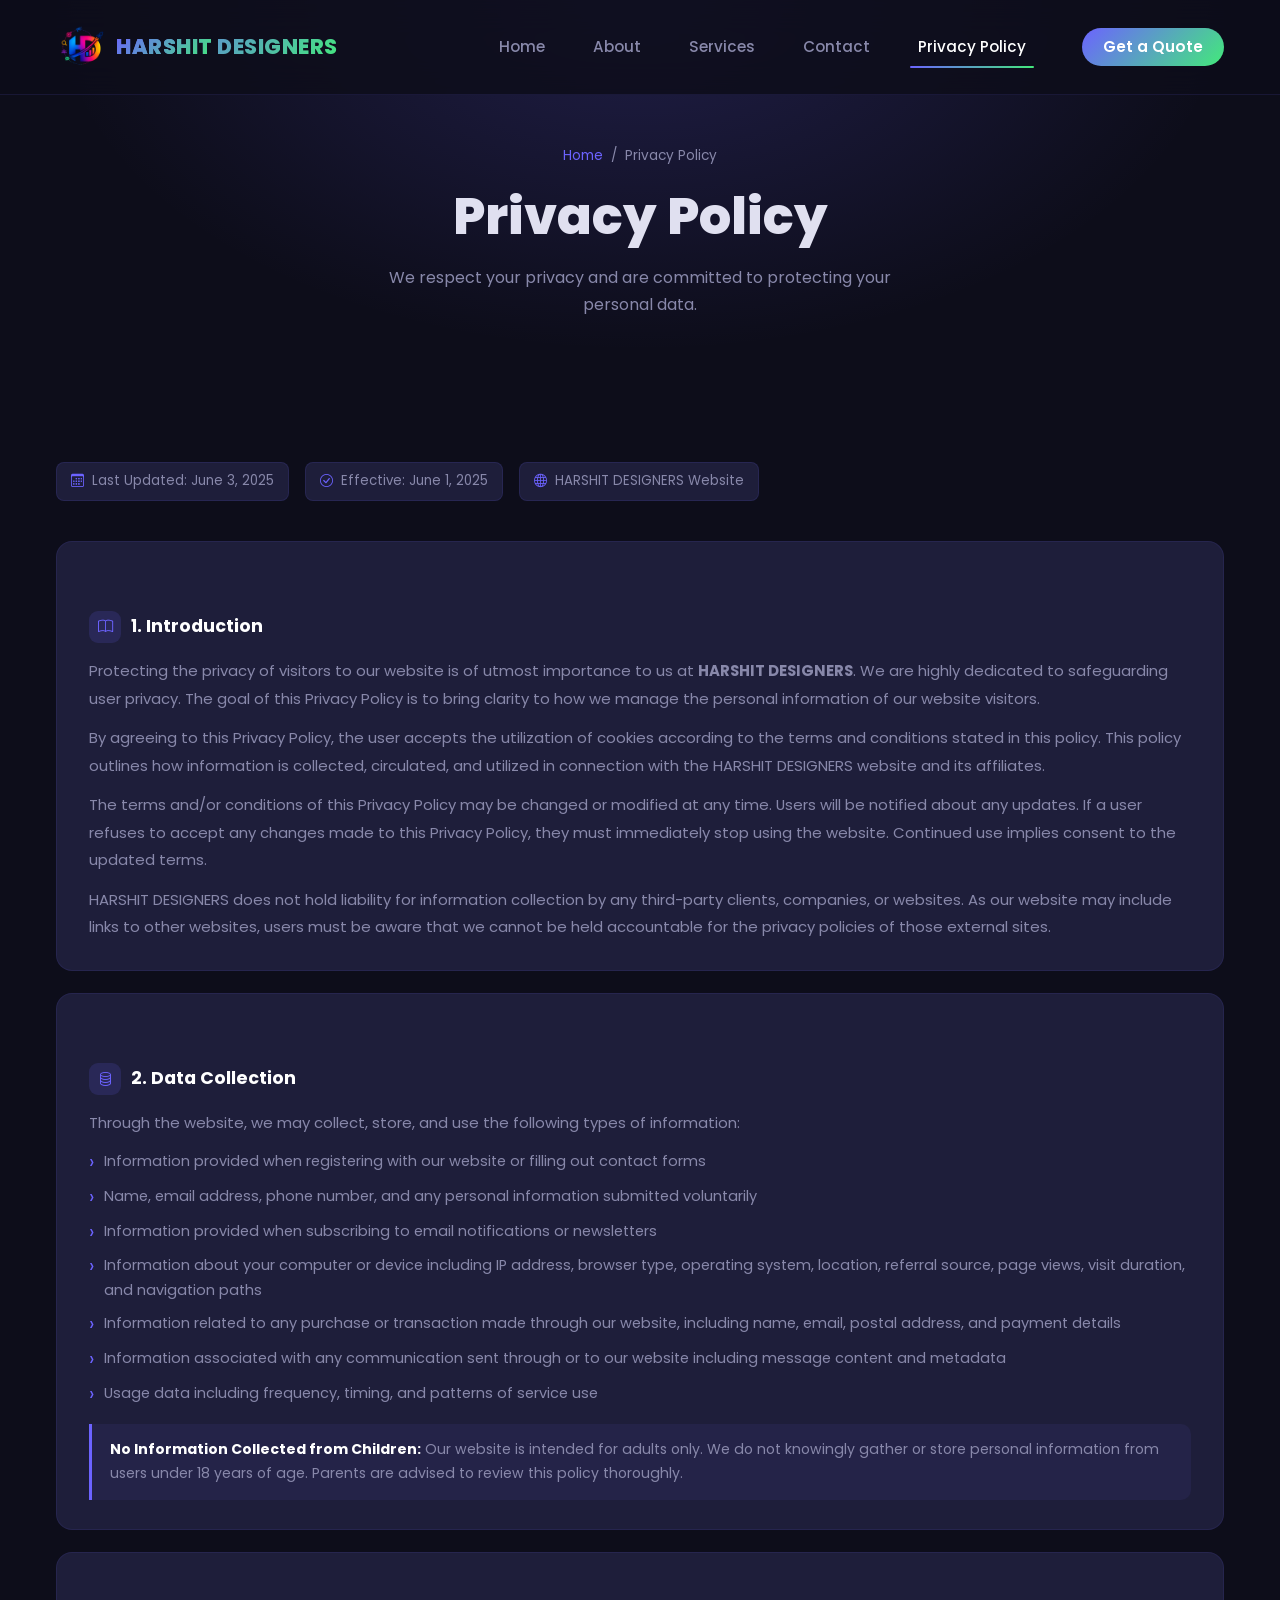
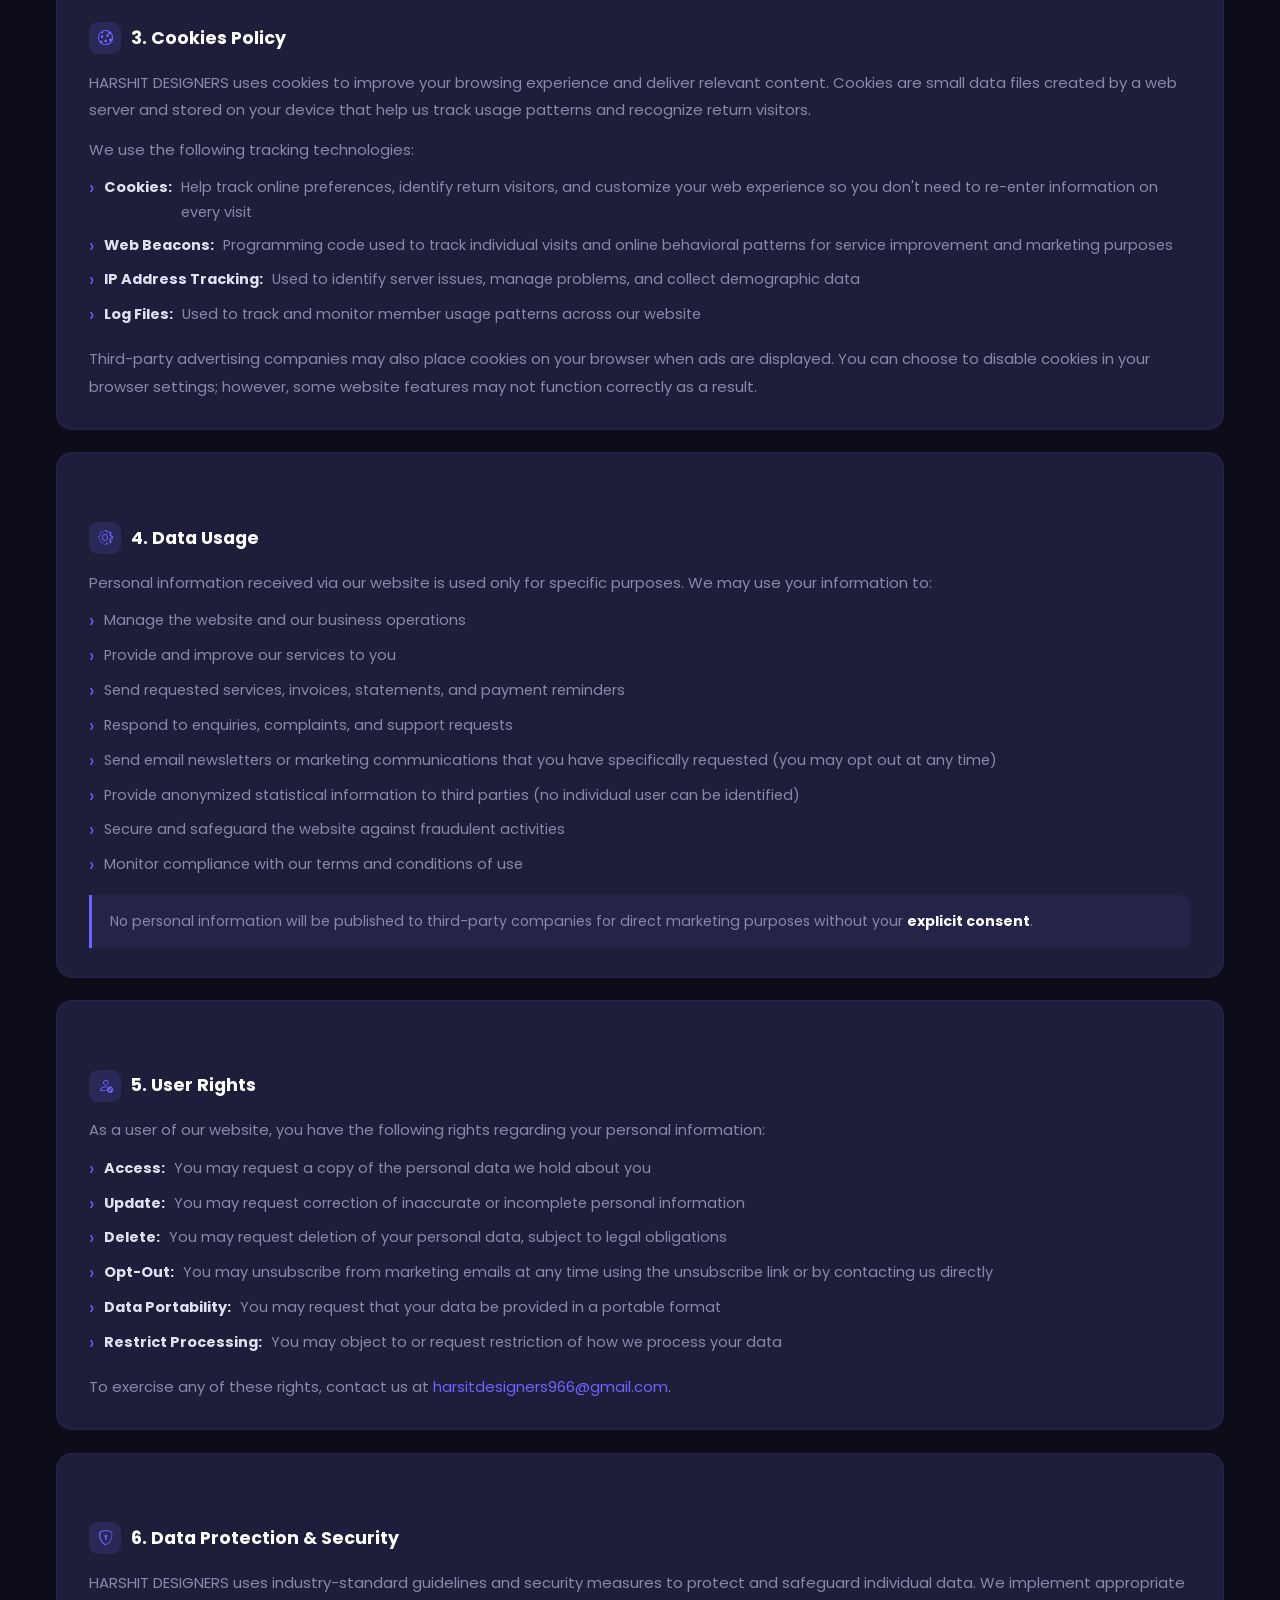
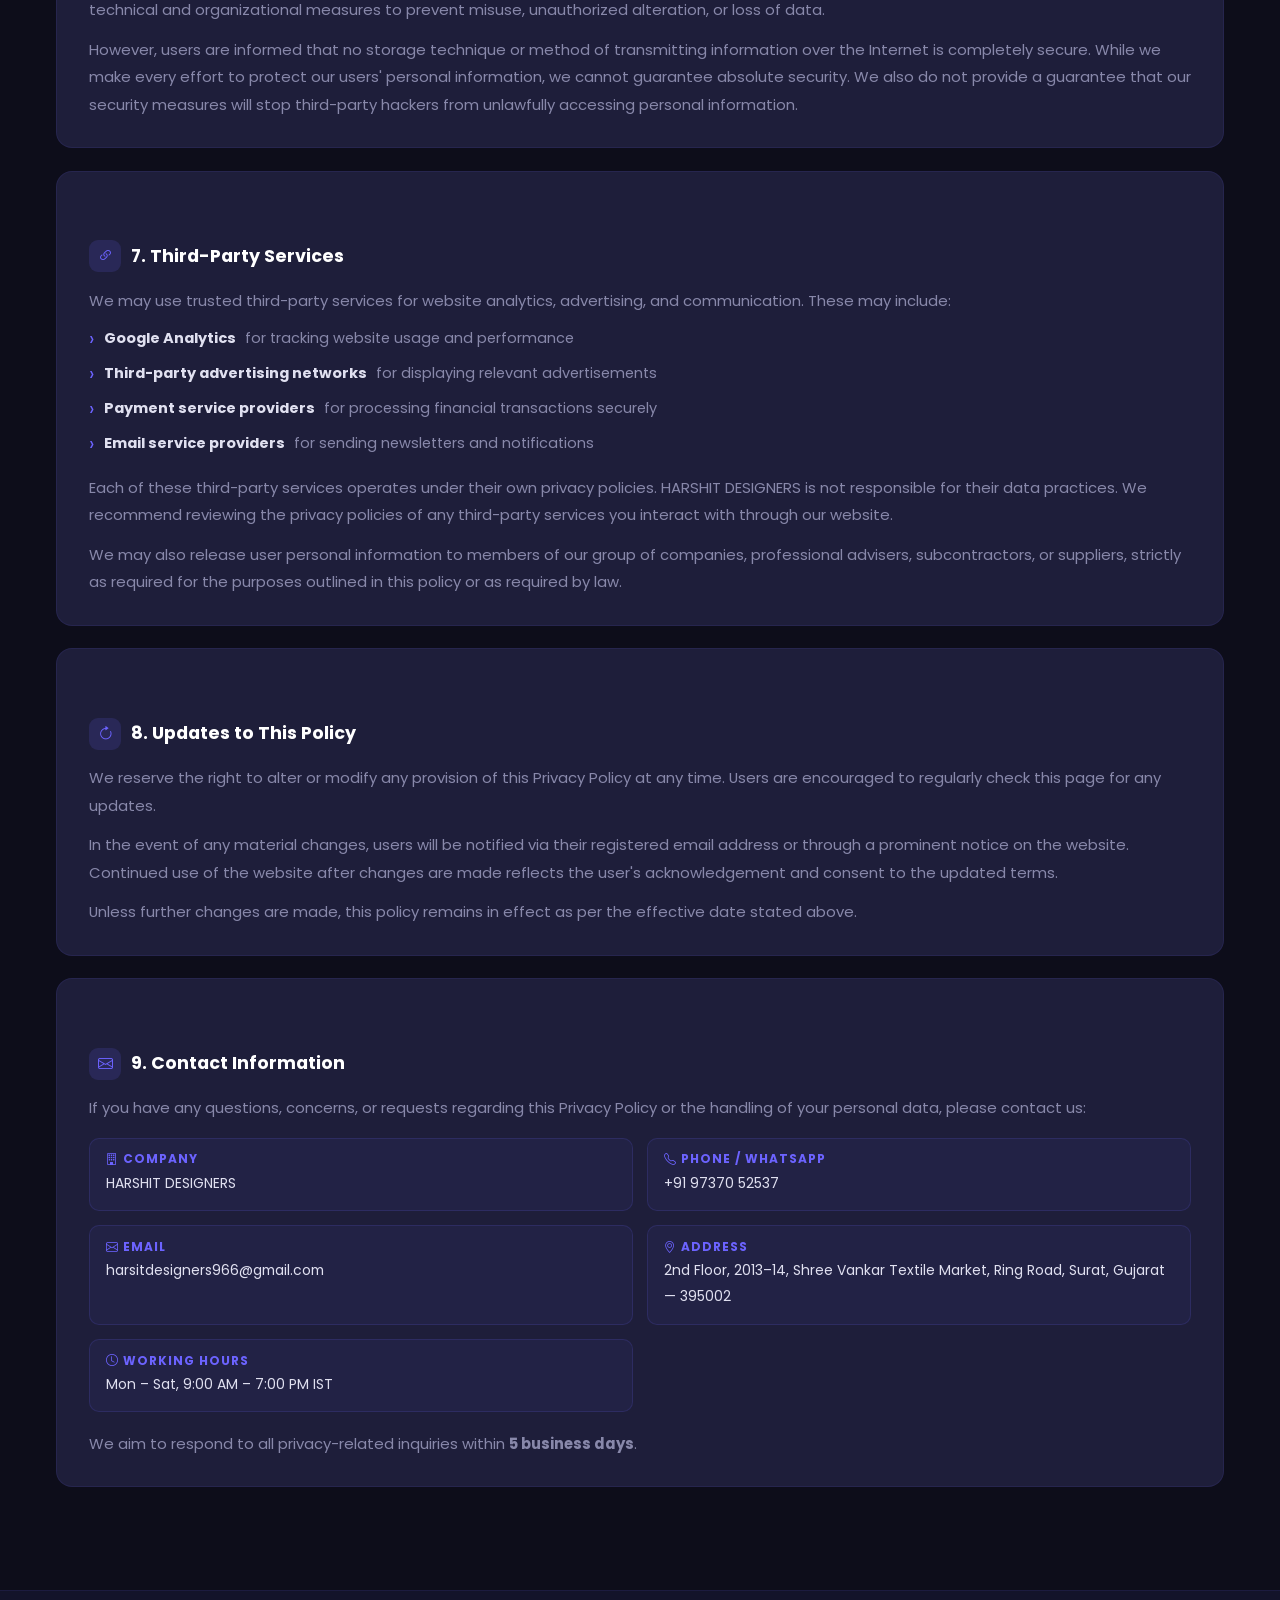
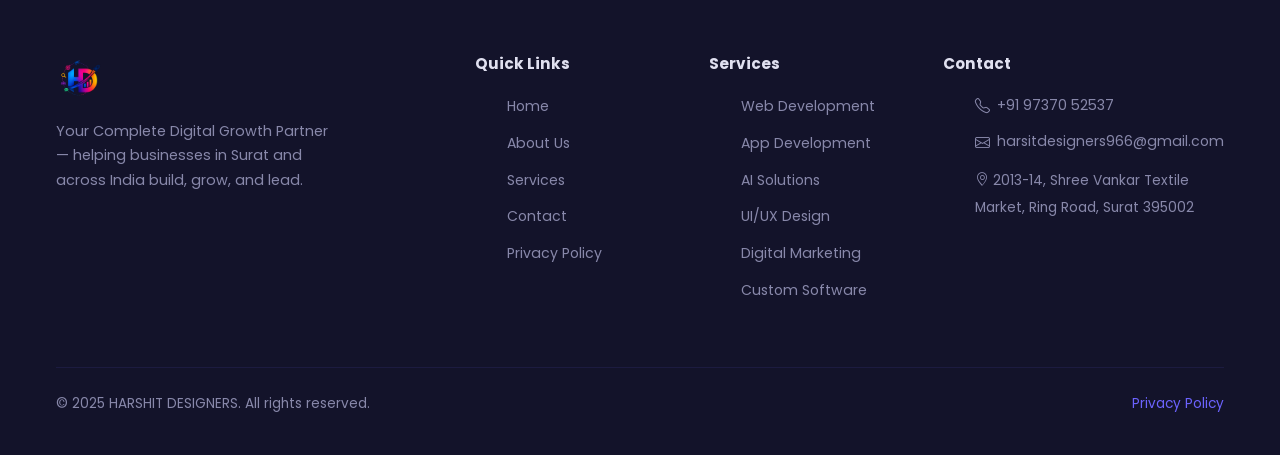
==== privacy.html @ 286befea "Add files via upload" ====
<!DOCTYPE html>
<html lang="en">
<head>
  <meta charset="UTF-8" />
  <meta name="viewport" content="width=device-width, initial-scale=1.0" />
  <meta name="description" content="Privacy Policy of HARSHIT DESIGNERS — Learn how we collect, use, and protect your personal information." />
  <title>Privacy Policy | HARSHIT DESIGNERS</title>
  <link rel="icon" href="assets/favicon.png" type="image/png" />
  <link rel="stylesheet" href="https://cdn.jsdelivr.net/npm/bootstrap@5.3.3/dist/css/bootstrap.min.css" />
  <link rel="stylesheet" href="https://cdn.jsdelivr.net/npm/bootstrap-icons@1.11.3/font/bootstrap-icons.min.css" />
  <link rel="stylesheet" href="css/style.css" />
  <style>
    .policy-meta { display:flex; gap:1rem; flex-wrap:wrap; margin-bottom:2.5rem; }
    .policy-meta span { display:inline-flex; align-items:center; gap:0.45rem; font-size:0.83rem; color:var(--text-muted); background:var(--card-bg); border:1px solid rgba(108,99,255,0.12); border-radius:8px; padding:0.45rem 0.9rem; }
    .policy-meta span i { color:var(--primary); }
    .ps { background:var(--card-bg); border:1px solid rgba(108,99,255,0.1); border-radius:var(--radius); padding:1.8rem 2rem; margin-bottom:1.4rem; transition:var(--transition); }
    .ps:hover { border-color:rgba(108,99,255,0.25); }
    .ps h2 { font-size:1.1rem; font-weight:700; color:var(--white); margin-bottom:0.9rem; display:flex; align-items:center; gap:0.6rem; }
    .ps h2 .si { width:32px; height:32px; background:rgba(108,99,255,0.15); border-radius:9px; display:flex; align-items:center; justify-content:center; font-size:0.95rem; color:var(--primary); flex-shrink:0; }
    .ps p { color:var(--text-muted); font-size:0.93rem; line-height:1.85; margin-bottom:0.75rem; }
    .ps p:last-child { margin-bottom:0; }
    .ps ul { padding-left:0; list-style:none; display:flex; flex-direction:column; gap:0.5rem; margin-top:0.5rem; }
    .ps ul li { font-size:0.91rem; color:var(--text-muted); display:flex; align-items:flex-start; gap:0.6rem; line-height:1.7; }
    .ps ul li::before { content:"›"; color:var(--primary); font-size:1.2rem; flex-shrink:0; line-height:1.4; }
    .ps ul li strong { color:var(--text); }
    .hlbox { background:rgba(108,99,255,0.07); border-left:3px solid var(--primary); border-radius:0 10px 10px 0; padding:0.9rem 1.1rem; margin-top:0.9rem; font-size:0.88rem; color:var(--text-muted); }
    .hlbox strong { color:var(--white); }
    .contact-cards { display:grid; grid-template-columns:1fr 1fr; gap:0.9rem; margin-top:1rem; }
    .cc { background:rgba(108,99,255,0.06); border:1px solid rgba(108,99,255,0.15); border-radius:10px; padding:0.85rem 1rem; }
    .cc h4 { font-size:0.75rem; font-weight:700; text-transform:uppercase; letter-spacing:1px; color:var(--primary); margin-bottom:0.25rem; }
    .cc p { font-size:0.87rem; color:var(--text); margin:0; }
    .cc a { color:var(--text); transition:var(--transition); }
    .cc a:hover { color:var(--primary); }
    @media(max-width:600px){ .contact-cards{ grid-template-columns:1fr; } .ps{ padding:1.3rem 1.1rem; } }
  </style>
</head>
<body>

<nav class="navbar navbar-expand-lg fixed-top" id="mainNav">
  <div class="container-fluid px-4">
    <a class="logo navbar-brand d-flex align-items-center gap-2" href="index.html">
      <img src="img/weblogo.png" alt="HARSHIT DESIGNERS Logo" style="height:52px;width:auto;object-fit:contain;" />
      <span class="brand-name"><span>HARSHIT</span> DESIGNERS</span>
    </a>
    <button class="navbar-toggler border-0" type="button" data-bs-toggle="collapse" data-bs-target="#navMenu" aria-controls="navMenu" aria-expanded="false" aria-label="Toggle navigation">
      <span class="hamburger" id="hamburger"><span></span><span></span><span></span></span>
    </button>
    <div class="collapse navbar-collapse" id="navMenu">
      <ul class="nav-links navbar-nav ms-auto align-items-lg-center">
        <li class="nav-item"><a href="index.html" class="nav-link">Home</a></li>
        <li class="nav-item"><a href="about.html" class="nav-link">About</a></li>
        <li class="nav-item"><a href="services.html" class="nav-link">Services</a></li>
        <li class="nav-item"><a href="contact.html" class="nav-link">Contact</a></li>
        <li class="nav-item"><a href="privacy.html" class="nav-link active">Privacy Policy</a></li>
        <li class="nav-item ms-lg-3"><a href="contact.html" class="nav-cta btn">Get a Quote</a></li>
      </ul>
    </div>
  </div>
</nav>

<section class="page-hero">
  <div class="breadcrumb"><a href="index.html">Home</a> <span>/</span> <span>Privacy Policy</span></div>
  <h1>Privacy <span class="gradient-text">Policy</span></h1>
  <p>We respect your privacy and are committed to protecting your personal data.</p>
</section>

<section class="section">
  <div class="container privacy-content reveal">

    <div class="policy-meta">
      <span><i class="bi bi-calendar3"></i> Last Updated: June 3, 2025</span>
      <span><i class="bi bi-check-circle"></i> Effective: June 1, 2025</span>
      <span><i class="bi bi-globe"></i> HARSHIT DESIGNERS Website</span>
    </div>

    <!-- 1. Introduction -->
    <div class="ps">
      <h2><span class="si"><i class="bi bi-book"></i></span> 1. Introduction</h2>
      <p>Protecting the privacy of visitors to our website is of utmost importance to us at <strong>HARSHIT DESIGNERS</strong>. We are highly dedicated to safeguarding user privacy. The goal of this Privacy Policy is to bring clarity to how we manage the personal information of our website visitors.</p>
      <p>By agreeing to this Privacy Policy, the user accepts the utilization of cookies according to the terms and conditions stated in this policy. This policy outlines how information is collected, circulated, and utilized in connection with the HARSHIT DESIGNERS website and its affiliates.</p>
      <p>The terms and/or conditions of this Privacy Policy may be changed or modified at any time. Users will be notified about any updates. If a user refuses to accept any changes made to this Privacy Policy, they must immediately stop using the website. Continued use implies consent to the updated terms.</p>
      <p>HARSHIT DESIGNERS does not hold liability for information collection by any third-party clients, companies, or websites. As our website may include links to other websites, users must be aware that we cannot be held accountable for the privacy policies of those external sites.</p>
    </div>

    <!-- 2. Data Collection -->
    <div class="ps">
      <h2><span class="si"><i class="bi bi-database"></i></span> 2. Data Collection</h2>
      <p>Through the website, we may collect, store, and use the following types of information:</p>
      <ul>
        <li>Information provided when registering with our website or filling out contact forms</li>
        <li>Name, email address, phone number, and any personal information submitted voluntarily</li>
        <li>Information provided when subscribing to email notifications or newsletters</li>
        <li>Information about your computer or device including IP address, browser type, operating system, location, referral source, page views, visit duration, and navigation paths</li>
        <li>Information related to any purchase or transaction made through our website, including name, email, postal address, and payment details</li>
        <li>Information associated with any communication sent through or to our website including message content and metadata</li>
        <li>Usage data including frequency, timing, and patterns of service use</li>
      </ul>
      <div class="hlbox"><strong>No Information Collected from Children:</strong> Our website is intended for adults only. We do not knowingly gather or store personal information from users under 18 years of age. Parents are advised to review this policy thoroughly.</div>
    </div>

    <!-- 3. Cookies Policy -->
    <div class="ps">
      <h2><span class="si"><i class="bi bi-cookie"></i></span> 3. Cookies Policy</h2>
      <p>HARSHIT DESIGNERS uses cookies to improve your browsing experience and deliver relevant content. Cookies are small data files created by a web server and stored on your device that help us track usage patterns and recognize return visitors.</p>
      <p>We use the following tracking technologies:</p>
      <ul>
        <li><strong>Cookies:</strong> Help track online preferences, identify return visitors, and customize your web experience so you don't need to re-enter information on every visit</li>
        <li><strong>Web Beacons:</strong> Programming code used to track individual visits and online behavioral patterns for service improvement and marketing purposes</li>
        <li><strong>IP Address Tracking:</strong> Used to identify server issues, manage problems, and collect demographic data</li>
        <li><strong>Log Files:</strong> Used to track and monitor member usage patterns across our website</li>
      </ul>
      <p>Third-party advertising companies may also place cookies on your browser when ads are displayed. You can choose to disable cookies in your browser settings; however, some website features may not function correctly as a result.</p>
    </div>

    <!-- 4. Data Usage -->
    <div class="ps">
      <h2><span class="si"><i class="bi bi-gear"></i></span> 4. Data Usage</h2>
      <p>Personal information received via our website is used only for specific purposes. We may use your information to:</p>
      <ul>
        <li>Manage the website and our business operations</li>
        <li>Provide and improve our services to you</li>
        <li>Send requested services, invoices, statements, and payment reminders</li>
        <li>Respond to enquiries, complaints, and support requests</li>
        <li>Send email newsletters or marketing communications that you have specifically requested (you may opt out at any time)</li>
        <li>Provide anonymized statistical information to third parties (no individual user can be identified)</li>
        <li>Secure and safeguard the website against fraudulent activities</li>
        <li>Monitor compliance with our terms and conditions of use</li>
      </ul>
      <div class="hlbox">No personal information will be published to third-party companies for direct marketing purposes without your <strong>explicit consent</strong>.</div>
    </div>

    <!-- 5. User Rights -->
    <div class="ps">
      <h2><span class="si"><i class="bi bi-person-check"></i></span> 5. User Rights</h2>
      <p>As a user of our website, you have the following rights regarding your personal information:</p>
      <ul>
        <li><strong>Access:</strong> You may request a copy of the personal data we hold about you</li>
        <li><strong>Update:</strong> You may request correction of inaccurate or incomplete personal information</li>
        <li><strong>Delete:</strong> You may request deletion of your personal data, subject to legal obligations</li>
        <li><strong>Opt-Out:</strong> You may unsubscribe from marketing emails at any time using the unsubscribe link or by contacting us directly</li>
        <li><strong>Data Portability:</strong> You may request that your data be provided in a portable format</li>
        <li><strong>Restrict Processing:</strong> You may object to or request restriction of how we process your data</li>
      </ul>
      <p>To exercise any of these rights, contact us at <a href="mailto:harsitdesigners966@gmail.com" style="color:var(--primary);">harsitdesigners966@gmail.com</a>.</p>
    </div>

    <!-- 6. Data Protection -->
    <div class="ps">
      <h2><span class="si"><i class="bi bi-shield-lock"></i></span> 6. Data Protection &amp; Security</h2>
      <p>HARSHIT DESIGNERS uses industry-standard guidelines and security measures to protect and safeguard individual data. We implement appropriate technical and organizational measures to prevent misuse, unauthorized alteration, or loss of data.</p>
      <p>However, users are informed that no storage technique or method of transmitting information over the Internet is completely secure. While we make every effort to protect our users' personal information, we cannot guarantee absolute security. We also do not provide a guarantee that our security measures will stop third-party hackers from unlawfully accessing personal information.</p>
    </div>

    <!-- 7. Third-Party Services -->
    <div class="ps">
      <h2><span class="si"><i class="bi bi-link-45deg"></i></span> 7. Third-Party Services</h2>
      <p>We may use trusted third-party services for website analytics, advertising, and communication. These may include:</p>
      <ul>
        <li><strong>Google Analytics</strong> for tracking website usage and performance</li>
        <li><strong>Third-party advertising networks</strong> for displaying relevant advertisements</li>
        <li><strong>Payment service providers</strong> for processing financial transactions securely</li>
        <li><strong>Email service providers</strong> for sending newsletters and notifications</li>
      </ul>
      <p>Each of these third-party services operates under their own privacy policies. HARSHIT DESIGNERS is not responsible for their data practices. We recommend reviewing the privacy policies of any third-party services you interact with through our website.</p>
      <p>We may also release user personal information to members of our group of companies, professional advisers, subcontractors, or suppliers, strictly as required for the purposes outlined in this policy or as required by law.</p>
    </div>

    <!-- 8. Updates -->
    <div class="ps">
      <h2><span class="si"><i class="bi bi-arrow-clockwise"></i></span> 8. Updates to This Policy</h2>
      <p>We reserve the right to alter or modify any provision of this Privacy Policy at any time. Users are encouraged to regularly check this page for any updates.</p>
      <p>In the event of any material changes, users will be notified via their registered email address or through a prominent notice on the website. Continued use of the website after changes are made reflects the user's acknowledgement and consent to the updated terms.</p>
      <p>Unless further changes are made, this policy remains in effect as per the effective date stated above.</p>
    </div>

    <!-- 9. Contact -->
    <div class="ps">
      <h2><span class="si"><i class="bi bi-envelope"></i></span> 9. Contact Information</h2>
      <p>If you have any questions, concerns, or requests regarding this Privacy Policy or the handling of your personal data, please contact us:</p>
      <div class="contact-cards">
        <div class="cc"><h4><i class="bi bi-building"></i> Company</h4><p>HARSHIT DESIGNERS</p></div>
        <div class="cc"><h4><i class="bi bi-telephone"></i> Phone / WhatsApp</h4><p><a href="tel:+919737052537">+91 97370 52537</a></p></div>
        <div class="cc"><h4><i class="bi bi-envelope"></i> Email</h4><p><a href="mailto:harsitdesigners966@gmail.com">harsitdesigners966@gmail.com</a></p></div>
        <div class="cc"><h4><i class="bi bi-geo-alt"></i> Address</h4><p>2nd Floor, 2013–14, Shree Vankar Textile Market, Ring Road, Surat, Gujarat — 395002</p></div>
        <div class="cc"><h4><i class="bi bi-clock"></i> Working Hours</h4><p>Mon – Sat, 9:00 AM – 7:00 PM IST</p></div>
      </div>
      <p style="margin-top:1.1rem;">We aim to respond to all privacy-related inquiries within <strong>5 business days</strong>.</p>
    </div>

  </div>
</section>




<footer>
  <div class="container">
    <div class="footer-grid">
      <div class="footer-brand">
        <a href="index.html" class="logo d-flex align-items-center gap-2">
          <img src="img/weblogo.png" alt="HARSHIT DESIGNERS" style="height:48px;width:auto;object-fit:contain;" />
        </a>
        <p>Your Complete Digital Growth Partner — helping businesses in Surat and across India build, grow, and lead.</p>

      </div>
      <div class="footer-col"><h4>Quick Links</h4><ul>
        <li><a href="index.html">Home</a></li><li><a href="about.html">About Us</a></li>
        <li><a href="services.html">Services</a></li><li><a href="contact.html">Contact</a></li>
        <li><a href="privacy.html">Privacy Policy</a></li>
      </ul></div>
      <div class="footer-col"><h4>Services</h4><ul>
        <li><a href="services.html">Web Development</a></li><li><a href="services.html">App Development</a></li>
        <li><a href="services.html">AI Solutions</a></li><li><a href="services.html">UI/UX Design</a></li>
        <li><a href="services.html">Digital Marketing</a></li><li><a href="services.html">Custom Software</a></li>
      </ul></div>
      <div class="footer-col"><h4>Contact</h4><ul>
        <li><a href="tel:+919737052537"><i class="bi bi-telephone"></i> +91 97370 52537</a></li>
        <li><a href="mailto:harsitdesigners966@gmail.com"><i class="bi bi-envelope"></i> harsitdesigners966@gmail.com</a></li>
        <li><span style="color:var(--text-muted);font-size:.86rem;line-height:1.6;"><i class="bi bi-geo-alt"></i> 2013-14, Shree Vankar Textile Market, Ring Road, Surat 395002</span></li>
      </ul></div>
    </div>
    <div class="footer-bottom">
      <p>© 2025 HARSHIT DESIGNERS. All rights reserved.</p>
      <p><a href="privacy.html">Privacy Policy</a></p>
    </div>
  </div>
</footer>
<script src="https://cdn.jsdelivr.net/npm/bootstrap@5.3.3/dist/js/bootstrap.bundle.min.js"></script>
<script src="js/main.js"></script>
</body>
</html>
---- css/style.css ----
@import url('https://fonts.googleapis.com/css2?family=Poppins:wght@300;400;500;600;700;800&display=swap');

:root {
  --primary: #6c63ff;
  --primary-dark: #4b44cc;
  --secondary: #ff6584;
  --accent: #43e97b;
  --dark: #0d0d1a;
  --dark-2: #13132a;
  --dark-3: #1a1a35;
  --card-bg: #1e1e3a;
  --text: #e0e0f0;
  --text-muted: #8888aa;
  --white: #ffffff;
  --gradient: linear-gradient(135deg, #6c63ff 0%, #43e97b 100%);
  --gradient-2: linear-gradient(135deg, #6c63ff 0%, #ff6584 100%);
  --shadow: 0 8px 32px rgba(108, 99, 255, 0.18);
  --radius: 16px;
  --transition: all 0.3s ease;
}

*,
*::before,
*::after {
  margin: 0;
  padding: 0;
  box-sizing: border-box;
}

html {
  scroll-behavior: smooth;
}

body {
  font-family: 'Poppins', sans-serif;
  background: var(--dark);
  color: var(--text);
  line-height: 1.7;
  overflow-x: hidden;
}

a {
  text-decoration: none;
  color: inherit;
}

ul {
  list-style: none;
}

img {
  max-width: 100%;
  display: block;
}

/* ─── SCROLLBAR ─── */
::-webkit-scrollbar {
  width: 6px;
}

::-webkit-scrollbar-track {
  background: var(--dark-2);
}

::-webkit-scrollbar-thumb {
  background: var(--primary);
  border-radius: 3px;
}

/* ─── NAVBAR ─── */
.navbar {
  position: fixed;
  top: 0;
  width: 100%;
  z-index: 1000;
  padding: 1rem 2rem;
  display: flex;
  align-items: center;
  justify-content: space-between;
  background: rgba(13, 13, 26, 0.85);
  backdrop-filter: blur(16px);
  border-bottom: 1px solid rgba(108, 99, 255, 0.12);
  transition: var(--transition);
}

.navbar.scrolled {
  padding: 0.7rem 2rem;
  box-shadow: var(--shadow);
}

.logo {
  font-size: 1.5rem;
  font-weight: 800;
  display: inline-flex;
  align-items: center;
  gap: 0.5rem;
}

.logo span {
  background: var(--gradient);
  -webkit-background-clip: text;
  -webkit-text-fill-color: transparent;
}

.brand-name {
  font-size: 1.3rem;
  font-weight: 800;
  color: var(--white);
  letter-spacing: 0.5px;
  white-space: nowrap;
}

.brand-name span {
  background: var(--gradient);
  -webkit-background-clip: text;
  -webkit-text-fill-color: transparent;
}

.nav-links {
  display: flex;
  gap: 2rem;
  align-items: center;
}

.nav-links a {
  font-size: 0.95rem;
  font-weight: 500;
  color: var(--text-muted);
  transition: var(--transition);
  position: relative;
}

.nav-links a::after {
  content: '';
  position: absolute;
  bottom: -4px;
  left: 0;
  width: 0;
  height: 2px;
  background: var(--gradient);
  transition: var(--transition);
  border-radius: 2px;
}

.nav-links a:hover,
.nav-links a.active {
  color: var(--white);
}

.nav-links a:hover::after,
.nav-links a.active::after {
  width: 100%;
}

.nav-cta {
  background: var(--gradient);
  color: var(--white) !important;
  padding: 0.5rem 1.4rem;
  border-radius: 50px;
  font-weight: 600;
  transition: var(--transition);
}

.nav-cta:hover {
  transform: translateY(-2px);
  box-shadow: 0 6px 20px rgba(108, 99, 255, 0.4);
}

.nav-cta::after {
  display: none !important;
}

.hamburger {
  display: none;
  flex-direction: column;
  gap: 5px;
  cursor: pointer;
}

.hamburger span {
  width: 26px;
  height: 2px;
  background: var(--text);
  border-radius: 2px;
  transition: var(--transition);
}

/* ─── HERO ─── */
.hero {
  min-height: 100vh;
  display: flex;
  align-items: center;
  justify-content: center;
  text-align: center;
  padding: 8rem 2rem 4rem;
  position: relative;
  overflow: hidden;
}

.hero-bg {
  position: absolute;
  inset: 0;
  z-index: 0;
  background: radial-gradient(ellipse at 60% 40%, rgba(108, 99, 255, 0.18) 0%, transparent 65%),
    radial-gradient(ellipse at 20% 80%, rgba(67, 233, 123, 0.1) 0%, transparent 55%);
}

.hero-bg .blob {
  position: absolute;
  border-radius: 50%;
  filter: blur(80px);
  opacity: 0.35;
  animation: float 8s ease-in-out infinite;
}

.blob-1 {
  width: 400px;
  height: 400px;
  background: var(--primary);
  top: -100px;
  right: -100px;
}

.blob-2 {
  width: 300px;
  height: 300px;
  background: var(--accent);
  bottom: -80px;
  left: -80px;
  animation-delay: -4s;
}

@keyframes float {

  0%,
  100% {
    transform: translateY(0) scale(1)
  }

  50% {
    transform: translateY(-30px) scale(1.05)
  }
}

.hero-content {
  position: relative;
  z-index: 1;
  max-width: 850px;
}

.hero-badge {
  display: inline-block;
  padding: 0.4rem 1.2rem;
  background: rgba(108, 99, 255, 0.15);
  border: 1px solid rgba(108, 99, 255, 0.3);
  border-radius: 50px;
  font-size: 0.85rem;
  font-weight: 500;
  color: var(--primary);
  margin-bottom: 1.5rem;
  animation: fadeInDown 0.6s ease;
}

.hero h1 {
  font-size: clamp(2.2rem, 5vw, 4rem);
  font-weight: 800;
  line-height: 1.2;
  margin-bottom: 1.2rem;
  animation: fadeInUp 0.7s ease 0.1s both;
}

.hero h1 .gradient-text {
  background: var(--gradient);
  -webkit-background-clip: text;
  -webkit-text-fill-color: transparent;
}

.hero p {
  font-size: 1.15rem;
  color: var(--text-muted);
  max-width: 640px;
  margin: 0 auto 2.5rem;
  animation: fadeInUp 0.7s ease 0.2s both;
}

.hero-btns {
  display: flex;
  gap: 1rem;
  justify-content: center;
  flex-wrap: wrap;
  animation: fadeInUp 0.7s ease 0.3s both;
}

.btn {
  display: inline-flex;
  align-items: center;
  gap: 0.5rem;
  padding: 0.85rem 2rem;
  border-radius: 50px;
  font-weight: 600;
  font-size: 1rem;
  cursor: pointer;
  border: none;
  transition: var(--transition);
}

.btn-primary {
  background: var(--gradient);
  color: var(--white);
}

.btn-primary:hover {
  transform: translateY(-3px);
  box-shadow: 0 10px 30px rgba(108, 99, 255, 0.4);
}

.btn-outline {
  background: transparent;
  color: var(--white);
  border: 2px solid rgba(108, 99, 255, 0.5);
}

.btn-outline:hover {
  border-color: var(--primary);
  background: rgba(108, 99, 255, 0.1);
  transform: translateY(-3px);
}

/* ─── STATS ─── */
.stats {
  padding: 3rem 2rem;
  background: var(--dark-2);
  border-top: 1px solid rgba(108, 99, 255, 0.1);
  border-bottom: 1px solid rgba(108, 99, 255, 0.1);
}

.stats-grid {
  display: grid;
  grid-template-columns: repeat(auto-fit, minmax(160px, 1fr));
  gap: 2rem;
  max-width: 900px;
  margin: 0 auto;
  text-align: center;
}

.stat-num {
  font-size: 2.5rem;
  font-weight: 800;
  background: var(--gradient);
  -webkit-background-clip: text;
  -webkit-text-fill-color: transparent;
}

.stat-label {
  font-size: 0.9rem;
  color: var(--text-muted);
  margin-top: 0.2rem;
}

/* ─── SECTION COMMON ─── */
.section {
  padding: 5rem 2rem;
}

.section-alt {
  background: var(--dark-2);
}

.container {
  max-width: 1200px;
  margin: 0 auto;
}

.section-tag {
  display: inline-block;
  padding: 0.3rem 1rem;
  background: rgba(108, 99, 255, 0.12);
  border: 1px solid rgba(108, 99, 255, 0.25);
  border-radius: 50px;
  font-size: 0.8rem;
  font-weight: 600;
  color: var(--primary);
  text-transform: uppercase;
  letter-spacing: 1px;
  margin-bottom: 1rem;
}

.section-title {
  font-size: clamp(1.8rem, 3.5vw, 2.8rem);
  font-weight: 800;
  margin-bottom: 1rem;
}

.section-sub {
  color: var(--text-muted);
  max-width: 560px;
  font-size: 1.05rem;
  margin-bottom: 3rem;
}

.text-center {
  text-align: center;
}

.text-center .section-sub {
  margin-left: auto;
  margin-right: auto;
}

/* ─── CARDS ─── */
.card {
  background: var(--card-bg);
  border-radius: var(--radius);
  border: 1px solid rgba(108, 99, 255, 0.12);
  padding: 2rem;
  transition: var(--transition);
}

.card:hover {
  transform: translateY(-6px);
  border-color: rgba(108, 99, 255, 0.35);
  box-shadow: var(--shadow);
}

.card-icon {
  width: 54px;
  height: 54px;
  border-radius: 14px;
  background: rgba(108, 99, 255, 0.15);
  display: flex;
  align-items: center;
  justify-content: center;
  font-size: 1.6rem;
  margin-bottom: 1.2rem;
}

.card h3 {
  font-size: 1.15rem;
  font-weight: 700;
  margin-bottom: 0.6rem;
}

.card p {
  font-size: 0.92rem;
  color: var(--text-muted);
  margin-bottom: 1rem;
}

.card ul {
  display: flex;
  flex-direction: column;
  gap: 0.4rem;
}

.card ul li {
  font-size: 0.88rem;
  color: var(--text-muted);
  display: flex;
  align-items: flex-start;
  gap: 0.5rem;
}

.card ul li::before {
  content: '✓';
  color: var(--accent);
  font-weight: 700;
  flex-shrink: 0;
}

/* ─── GRID ─── */
.grid-2 {
  display: grid;
  grid-template-columns: repeat(auto-fit, minmax(280px, 1fr));
  gap: 1.5rem;
}

.grid-3 {
  display: grid;
  grid-template-columns: repeat(auto-fit, minmax(280px, 1fr));
  gap: 1.5rem;
}

/* ─── ABOUT SPLIT ─── */
.about-grid {
  display: grid;
  grid-template-columns: 1fr 1fr;
  gap: 4rem;
  align-items: center;
}

.about-img {
  position: relative;
}

.about-img-inner {
  border-radius: var(--radius);
  overflow: hidden;
  background: var(--gradient);
  padding: 3px;
}

.about-img-inner img {
  border-radius: calc(var(--radius) - 3px);
  width: 100%;
}

.about-badge {
  position: absolute;
  bottom: -1rem;
  right: -1rem;
  background: var(--card-bg);
  border: 1px solid rgba(108, 99, 255, 0.2);
  border-radius: var(--radius);
  padding: 1rem 1.5rem;
  box-shadow: var(--shadow);
}

.about-badge .num {
  font-size: 2rem;
  font-weight: 800;
  background: var(--gradient);
  -webkit-background-clip: text;
  -webkit-text-fill-color: transparent;
}

.about-badge .lbl {
  font-size: 0.8rem;
  color: var(--text-muted);
}

.about-text .lead {
  font-size: 1.1rem;
  color: var(--text);
  margin-bottom: 1.5rem;
}

.about-text p {
  color: var(--text-muted);
  margin-bottom: 1rem;
  font-size: 0.96rem;
}

.check-list {
  display: flex;
  flex-direction: column;
  gap: 0.7rem;
  margin-top: 1.5rem;
}

.check-list li {
  display: flex;
  align-items: center;
  gap: 0.7rem;
  font-size: 0.95rem;
}

.check-list li .ic {
  width: 22px;
  height: 22px;
  background: rgba(67, 233, 123, 0.15);
  border-radius: 50%;
  display: flex;
  align-items: center;
  justify-content: center;
  color: var(--accent);
  font-size: 0.75rem;
  flex-shrink: 0;
}

/* ─── CTA BANNER ─── */
.cta-banner {
  background: var(--gradient);
  padding: 4rem 2rem;
  text-align: center;
}

.cta-banner h2 {
  font-size: clamp(1.6rem, 3vw, 2.4rem);
  font-weight: 800;
  color: var(--white);
  margin-bottom: 0.8rem;
}

.cta-banner p {
  color: rgba(255, 255, 255, 0.85);
  margin-bottom: 2rem;
  font-size: 1.05rem;
}

.btn-white {
  background: var(--white);
  color: var(--primary);
  font-weight: 700;
}

.btn-white:hover {
  transform: translateY(-3px);
  box-shadow: 0 10px 30px rgba(0, 0, 0, 0.2);
}

/* ─── CONTACT ─── */
.contact-grid {
  display: grid;
  grid-template-columns: 1fr 1.4fr;
  gap: 3rem;
  align-items: start;
}

.contact-info h3 {
  font-size: 1.5rem;
  font-weight: 700;
  margin-bottom: 0.8rem;
}

.contact-info p {
  color: var(--text-muted);
  margin-bottom: 2rem;
  font-size: 0.96rem;
}

.contact-item {
  display: flex;
  gap: 1rem;
  align-items: flex-start;
  margin-bottom: 1.5rem;
}

.contact-ic {
  width: 46px;
  height: 46px;
  background: rgba(108, 99, 255, 0.15);
  border-radius: 12px;
  display: flex;
  align-items: center;
  justify-content: center;
  font-size: 1.2rem;
  flex-shrink: 0;
}

.contact-item h4 {
  font-size: 0.85rem;
  color: var(--text-muted);
  margin-bottom: 0.2rem;
}

.contact-item a,
.contact-item span {
  font-size: 0.96rem;
  font-weight: 500;
  color: var(--text);
  display: inline-flex;
  align-items: center;
  gap: 0.4rem;
}

.contact-item a i,
.contact-item span i {
  flex-shrink: 0;
}

.contact-item a:hover {
  color: var(--primary);
}

.form-card {
  background: var(--card-bg);
  border-radius: var(--radius);
  border: 1px solid rgba(108, 99, 255, 0.12);
  padding: 2.5rem;
}

.form-row {
  display: grid;
  grid-template-columns: 1fr 1fr;
  gap: 1rem;
}

.form-group {
  margin-bottom: 1.2rem;
}

.form-group label {
  display: block;
  font-size: 0.85rem;
  font-weight: 600;
  margin-bottom: 0.5rem;
  color: var(--text-muted);
}

.form-group input,
.form-group select,
.form-group textarea {
  width: 100%;
  padding: 0.8rem 1.1rem;
  background: rgba(255, 255, 255, 0.04);
  border: 1px solid rgba(108, 99, 255, 0.2);
  border-radius: 10px;
  color: var(--text);
  font-family: 'Poppins', sans-serif;
  font-size: 0.92rem;
  transition: var(--transition);
  outline: none;
}

.form-group input:focus,
.form-group select,
.form-group textarea:focus {
  border-color: var(--primary);
  background: rgba(108, 99, 255, 0.06);
}

.form-group textarea {
  resize: vertical;
  min-height: 110px;
}

.form-group select option {
  background: var(--dark-3);
}

/* ─── FOOTER ─── */
footer {
  background: var(--dark-2);
  padding: 4rem 2rem 1.5rem;
  border-top: 1px solid rgba(108, 99, 255, 0.1);
}

.footer-grid {
  display: grid;
  grid-template-columns: 2fr 1fr 1fr 1fr;
  gap: 3rem;
  margin-bottom: 3rem;
}

.footer-brand p {
  color: var(--text-muted);
  font-size: 0.9rem;
  margin: 1rem 0 1.5rem;
  max-width: 280px;
}

.social-links {
  display: flex;
  gap: 0.8rem;
}

.social-links a {
  width: 38px;
  height: 38px;
  background: rgba(108, 99, 255, 0.12);
  border-radius: 10px;
  display: flex;
  align-items: center;
  justify-content: center;
  font-size: 1rem;
  transition: var(--transition);
  border: 1px solid rgba(108, 99, 255, 0.15);
}

.social-links a:hover {
  background: var(--primary);
  transform: translateY(-3px);
}

.footer-col h4 {
  font-size: 0.95rem;
  font-weight: 700;
  margin-bottom: 1.2rem;
}

.footer-col ul {
  display: flex;
  flex-direction: column;
  gap: 0.6rem;
}

.footer-col ul li a {
  font-size: 0.88rem;
  color: var(--text-muted);
  transition: var(--transition);
  display: inline-flex;
  align-items: center;
  gap: 0.45rem;
  flex-wrap: nowrap;
}

.footer-col ul li a i {
  font-size: 0.95rem;
  flex-shrink: 0;
  line-height: 1;
}

.footer-col ul li a:hover {
  color: var(--primary);
}

.footer-bottom {
  border-top: 1px solid rgba(108, 99, 255, 0.1);
  padding-top: 1.5rem;
  display: flex;
  justify-content: space-between;
  align-items: center;
  flex-wrap: wrap;
  gap: 1rem;
}

.footer-bottom p {
  font-size: 0.85rem;
  color: var(--text-muted);
}

.footer-bottom a {
  color: var(--primary);
}

/* ─── PAGE HERO ─── */
.page-hero {
  padding: 9rem 2rem 4rem;
  text-align: center;
  background: radial-gradient(ellipse at 50% 0%, rgba(108, 99, 255, 0.2) 0%, transparent 65%);
}

.page-hero h1 {
  font-size: clamp(2rem, 4vw, 3.2rem);
  font-weight: 800;
  margin-bottom: 1rem;
}

.page-hero p {
  color: var(--text-muted);
  max-width: 540px;
  margin: 0 auto;
}

.breadcrumb {
  display: flex;
  justify-content: center;
  gap: 0.5rem;
  font-size: 0.85rem;
  color: var(--text-muted);
  margin-bottom: 1.2rem;
}

.breadcrumb a {
  color: var(--primary);
}

.breadcrumb span {
  color: var(--text-muted);
}

/* ─── ANIMATIONS ─── */
@keyframes fadeInUp {
  from {
    opacity: 0;
    transform: translateY(24px)
  }

  to {
    opacity: 1;
    transform: translateY(0)
  }
}

@keyframes fadeInDown {
  from {
    opacity: 0;
    transform: translateY(-16px)
  }

  to {
    opacity: 1;
    transform: translateY(0)
  }
}

.reveal {
  opacity: 0;
  transform: translateY(30px);
  transition: opacity 0.7s ease, transform 0.7s ease;
}

.reveal.visible {
  opacity: 1;
  transform: translateY(0);
}

/* ─── PRIVACY ─── */
.privacy-content {
  max-width: 860px;
  margin: 0 auto;
}

.privacy-content h2 {
  font-size: 1.4rem;
  font-weight: 700;
  margin: 2.5rem 0 0.8rem;
  color: var(--white);
}

.privacy-content p,
.privacy-content li {
  color: var(--text-muted);
  font-size: 0.96rem;
  line-height: 1.9;
}

.privacy-content ul {
  padding-left: 1.5rem;
  list-style: disc;
  display: flex;
  flex-direction: column;
  gap: 0.4rem;
  margin-top: 0.5rem;
}

/* ══════════════════════════════════════════════
   RESPONSIVE — Mobile-First, 5-Breakpoint System
   ══════════════════════════════════════════════ */

/* ─── Base safety ─── */
*,
*::before,
*::after {
  box-sizing: border-box;
}

body {
  overflow-x: hidden;
}

img {
  max-width: 100%;
  height: auto;
  display: block;
}

.container {
  width: 100%;
  max-width: 1200px;
  margin: 0 auto;
  padding: 0 1rem;
}

/* ─── 1200px — Large desktops ─── */
@media (max-width: 1200px) {
  .container {
    padding: 0 1.5rem;
  }

  .footer-grid {
    gap: 2rem;
  }

  .about-grid {
    gap: 2.5rem;
  }
}

/* ─── 992px — Tablets landscape / small desktop ─── */
@media (max-width: 992px) {

  /* Layout */
  .section {
    padding: 4rem 1.5rem;
  }

  .about-grid {
    grid-template-columns: 1fr;
    gap: 2rem;
  }

  .about-img {
    display: none;
  }

  .contact-grid {
    grid-template-columns: 1fr;
    gap: 2rem;
  }

  .footer-grid {
    grid-template-columns: 1fr 1fr;
    gap: 2rem;
  }

  /* Typography */
  .section-title {
    font-size: clamp(1.6rem, 3vw, 2.4rem);
  }

  .hero h1 {
    font-size: clamp(2rem, 5vw, 3.2rem);
  }

  /* Stats */
  .stats-grid {
    grid-template-columns: repeat(2, 1fr);
    gap: 1.5rem;
  }

  /* Grids */
  .grid-3 {
    grid-template-columns: repeat(2, 1fr);
  }
}

/* ─── 768px — Tablets portrait ─── */
@media (max-width: 768px) {

  /* Navbar — Bootstrap handles collapse; fix visual gaps */
  .navbar {
    padding: 0.9rem 1.2rem;
  }

  .navbar.scrolled {
    padding: 0.65rem 1.2rem;
  }

  .navbar-collapse {
    background: var(--dark-2);
    border-radius: 0 0 16px 16px;
    padding: 1.2rem 1.5rem;
    border-top: 1px solid rgba(108, 99, 255, 0.15);
    margin-top: 0.5rem;
    box-shadow: 0 8px 24px rgba(0, 0, 0, 0.3);
  }

  .navbar-nav {
    gap: 0.2rem;
  }

  .navbar-nav .nav-link {
    padding: 0.65rem 0.4rem !important;
    font-size: 1rem;
  }

  .navbar-nav .nav-cta {
    margin-top: 0.6rem;
    display: inline-block;
    width: auto;
  }

  /* Hamburger icon color */
  .navbar-toggler-icon {
    filter: brightness(0) invert(1);
  }

  /* Section */
  .section {
    padding: 3.5rem 1.2rem;
  }

  .section-title {
    font-size: clamp(1.5rem, 4.5vw, 2rem);
  }

  .section-sub {
    font-size: 0.96rem;
    margin-bottom: 2rem;
  }

  /* Page hero */
  .page-hero {
    padding: 7rem 1.2rem 3rem;
  }

  .page-hero h1 {
    font-size: clamp(1.7rem, 5vw, 2.6rem);
  }

  /* Hero */
  .hero {
    padding: 7rem 1.2rem 3rem;
  }

  .hero p {
    font-size: 1rem;
  }

  .hero-btns {
    flex-direction: column;
    align-items: center;
    gap: 0.8rem;
  }

  .btn {
    width: 100%;
    max-width: 300px;
    justify-content: center;
    min-height: 48px;
    font-size: 0.96rem;
  }

  /* About */
  .about-text .lead {
    font-size: 1rem;
  }

  /* Cards */
  .grid-2 {
    grid-template-columns: 1fr;
  }

  .grid-3 {
    grid-template-columns: 1fr;
  }

  /* Contact form */
  .form-row {
    grid-template-columns: 1fr;
  }

  .form-card {
    padding: 1.8rem 1.3rem;
  }

  .contact-info {
    order: 2;
  }

  .form-card {
    order: 1;
  }

  /* Stats */
  .stats {
    padding: 2.5rem 1.2rem;
  }

  .stats-grid {
    grid-template-columns: repeat(2, 1fr);
    gap: 1.2rem;
  }

  .stat-num {
    font-size: 2rem;
  }

  /* Footer */
  .footer-grid {
    grid-template-columns: 1fr;
    gap: 1.5rem;
  }

  .footer-bottom {
    flex-direction: column;
    text-align: center;
    gap: 0.5rem;
  }

  footer {
    padding: 3rem 1.2rem 1.2rem;
  }

  /* CTA */
  .cta-banner {
    padding: 3rem 1.2rem;
  }

  .cta-banner h2 {
    font-size: clamp(1.4rem, 4vw, 2rem);
  }

  /* Logo */
  .logo {
    font-size: 1.25rem;
  }
}

/* ─── 576px — Mobile landscape / small tablets ─── */
@media (max-width: 576px) {

  /* Global spacing */
  .section {
    padding: 3rem 1rem;
  }

  .container {
    padding: 0 0.9rem;
  }

  /* Hero */
  .hero {
    padding: 6rem 1rem 3rem;
    min-height: auto;
  }

  .hero h1 {
    font-size: clamp(1.8rem, 7vw, 2.4rem);
  }

  .hero-badge {
    font-size: 0.78rem;
    padding: 0.35rem 0.9rem;
  }

  /* Page hero */
  .page-hero {
    padding: 6.5rem 1rem 2.5rem;
  }

  .page-hero h1 {
    font-size: clamp(1.6rem, 6vw, 2rem);
  }

  /* Grids → single column */
  .grid-2,
  .grid-3 {
    grid-template-columns: 1fr;
    gap: 1rem;
  }

  .stats-grid {
    grid-template-columns: 1fr 1fr;
    gap: 1rem;
  }

  /* Cards */
  .card {
    padding: 1.5rem 1.2rem;
  }

  .card-icon {
    width: 46px;
    height: 46px;
    font-size: 1.4rem;
  }

  /* Form */
  .form-card {
    padding: 1.4rem 1rem;
  }

  .form-group input,
  .form-group select,
  .form-group textarea {
    padding: 0.75rem 0.9rem;
    font-size: 0.9rem;
  }

  .form-group textarea {
    min-height: 100px;
  }

  /* Contact items */
  .contact-ic {
    width: 40px;
    height: 40px;
    font-size: 1rem;
  }

  /* Blobs — hide on mobile for performance */
  .blob-1,
  .blob-2 {
    display: none;
  }

  /* About badge — reposition for single col */
  .about-badge {
    right: 0;
    bottom: 0;
    padding: 0.7rem 1rem;
  }

  .about-badge .num {
    font-size: 1.5rem;
  }

  /* Footer */
  .footer-brand p {
    max-width: 100%;
  }

  .footer-col h4 {
    margin-bottom: 0.8rem;
  }

  /* CTA */
  .cta-banner {
    padding: 2.5rem 1rem;
  }

  .cta-banner .btn {
    width: 100%;
    max-width: 280px;
  }

  /* Section tag */
  .section-tag {
    font-size: 0.72rem;
  }

  /* Breadcrumb */
  .breadcrumb {
    font-size: 0.78rem;
  }

  /* Buttons — touch-friendly */
  .btn {
    min-height: 48px;
    padding: 0.8rem 1.5rem;
    font-size: 0.92rem;
  }

  .nav-cta {
    padding: 0.5rem 1.1rem !important;
  }

  /* Privacy policy cards */
  .contact-cards {
    grid-template-columns: 1fr !important;
  }

  .ps {
    padding: 1.2rem 1rem;
  }

  .policy-meta {
    gap: 0.5rem;
  }

  .policy-meta span {
    font-size: 0.75rem;
  }
}

/* ─── 380px — Small phones (iPhone SE, Galaxy A series) ─── */
@media (max-width: 380px) {
  .hero h1 {
    font-size: 1.65rem;
  }

  .section-title {
    font-size: 1.4rem;
  }

  .stat-num {
    font-size: 1.8rem;
  }

  .stats-grid {
    grid-template-columns: 1fr 1fr;
  }

  .logo {
    font-size: 1.1rem;
  }

  .btn {
    font-size: 0.88rem;
    padding: 0.75rem 1.2rem;
  }

  .card {
    padding: 1.2rem 1rem;
  }

  .form-card {
    padding: 1.2rem 0.9rem;
  }

  .footer-grid {
    gap: 1.2rem;
  }

  .page-hero {
    padding: 6rem 0.9rem 2rem;
  }

  .navbar {
    padding: 0.8rem 1rem;
  }

  .about-badge {
    display: none;
  }
}


/* ─── BOOTSTRAP 5 OVERRIDES ─── */
/* Navbar brand */
.navbar-brand.logo {
  color: var(--white) !important;
}

.navbar-brand.logo span {
  background: var(--gradient);
  -webkit-background-clip: text;
  -webkit-text-fill-color: transparent;
}

/* Toggler button */
.navbar-toggler:focus {
  box-shadow: none !important;
  outline: none;
}

.navbar-toggler {
  padding: 0.3rem 0.5rem;
}

/* Bootstrap nav-link reset to our styles */
.navbar-nav .nav-link {
  font-size: 0.95rem;
  font-weight: 500;
  color: var(--text-muted) !important;
  padding: 0.4rem 0.2rem;
  position: relative;
  transition: var(--transition);
}

.navbar-nav .nav-link::after {
  content: '';
  position: absolute;
  bottom: -2px;
  left: 0;
  width: 0;
  height: 2px;
  background: var(--gradient);
  transition: var(--transition);
  border-radius: 2px;
}

.navbar-nav .nav-link:hover,
.navbar-nav .nav-link.active {
  color: var(--white) !important;
}

.navbar-nav .nav-link:hover::after,
.navbar-nav .nav-link.active::after {
  width: 100%;
}

/* "Get a Quote" CTA inside Bootstrap nav */
.navbar-nav .nav-cta {
  background: var(--gradient) !important;
  color: var(--white) !important;
  padding: 0.45rem 1.3rem !important;
  border-radius: 50px;
  font-weight: 600;
}

.navbar-nav .nav-cta:hover {
  transform: translateY(-2px);
  box-shadow: 0 6px 20px rgba(108, 99, 255, 0.4);
}

.navbar-nav .nav-cta::after {
  display: none !important;
}

/* Mobile collapse panel */
@media(max-width: 991px) {
  .navbar-collapse {
    background: var(--dark-2);
    border-radius: 0 0 16px 16px;
    padding: 1.2rem 1.5rem;
    border-top: 1px solid rgba(108, 99, 255, 0.15);
    margin-top: 0.5rem;
  }

  .navbar-nav {
    gap: 0.3rem;
  }

  .navbar-nav .nav-link {
    padding: 0.6rem 0.2rem;
  }

  .navbar-nav .nav-cta {
    margin-top: 0.5rem;
    display: inline-block;
  }
}
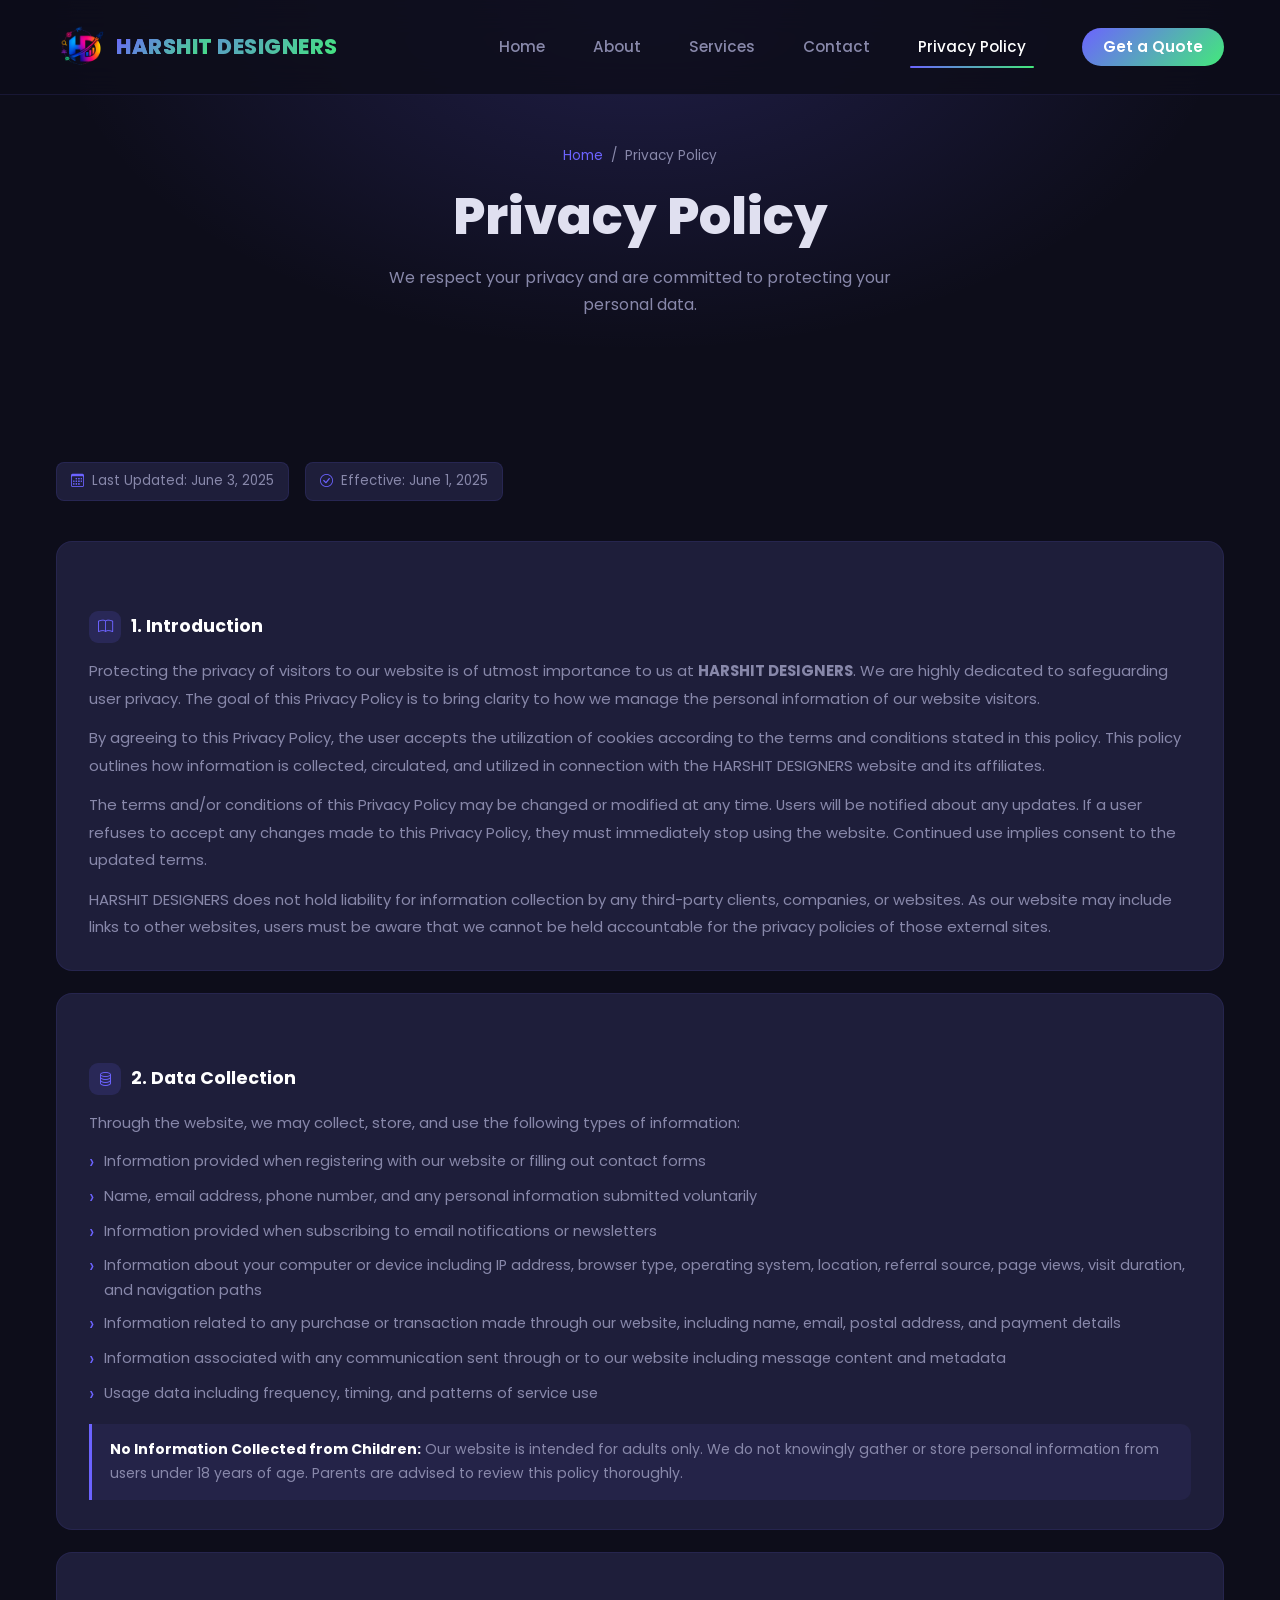
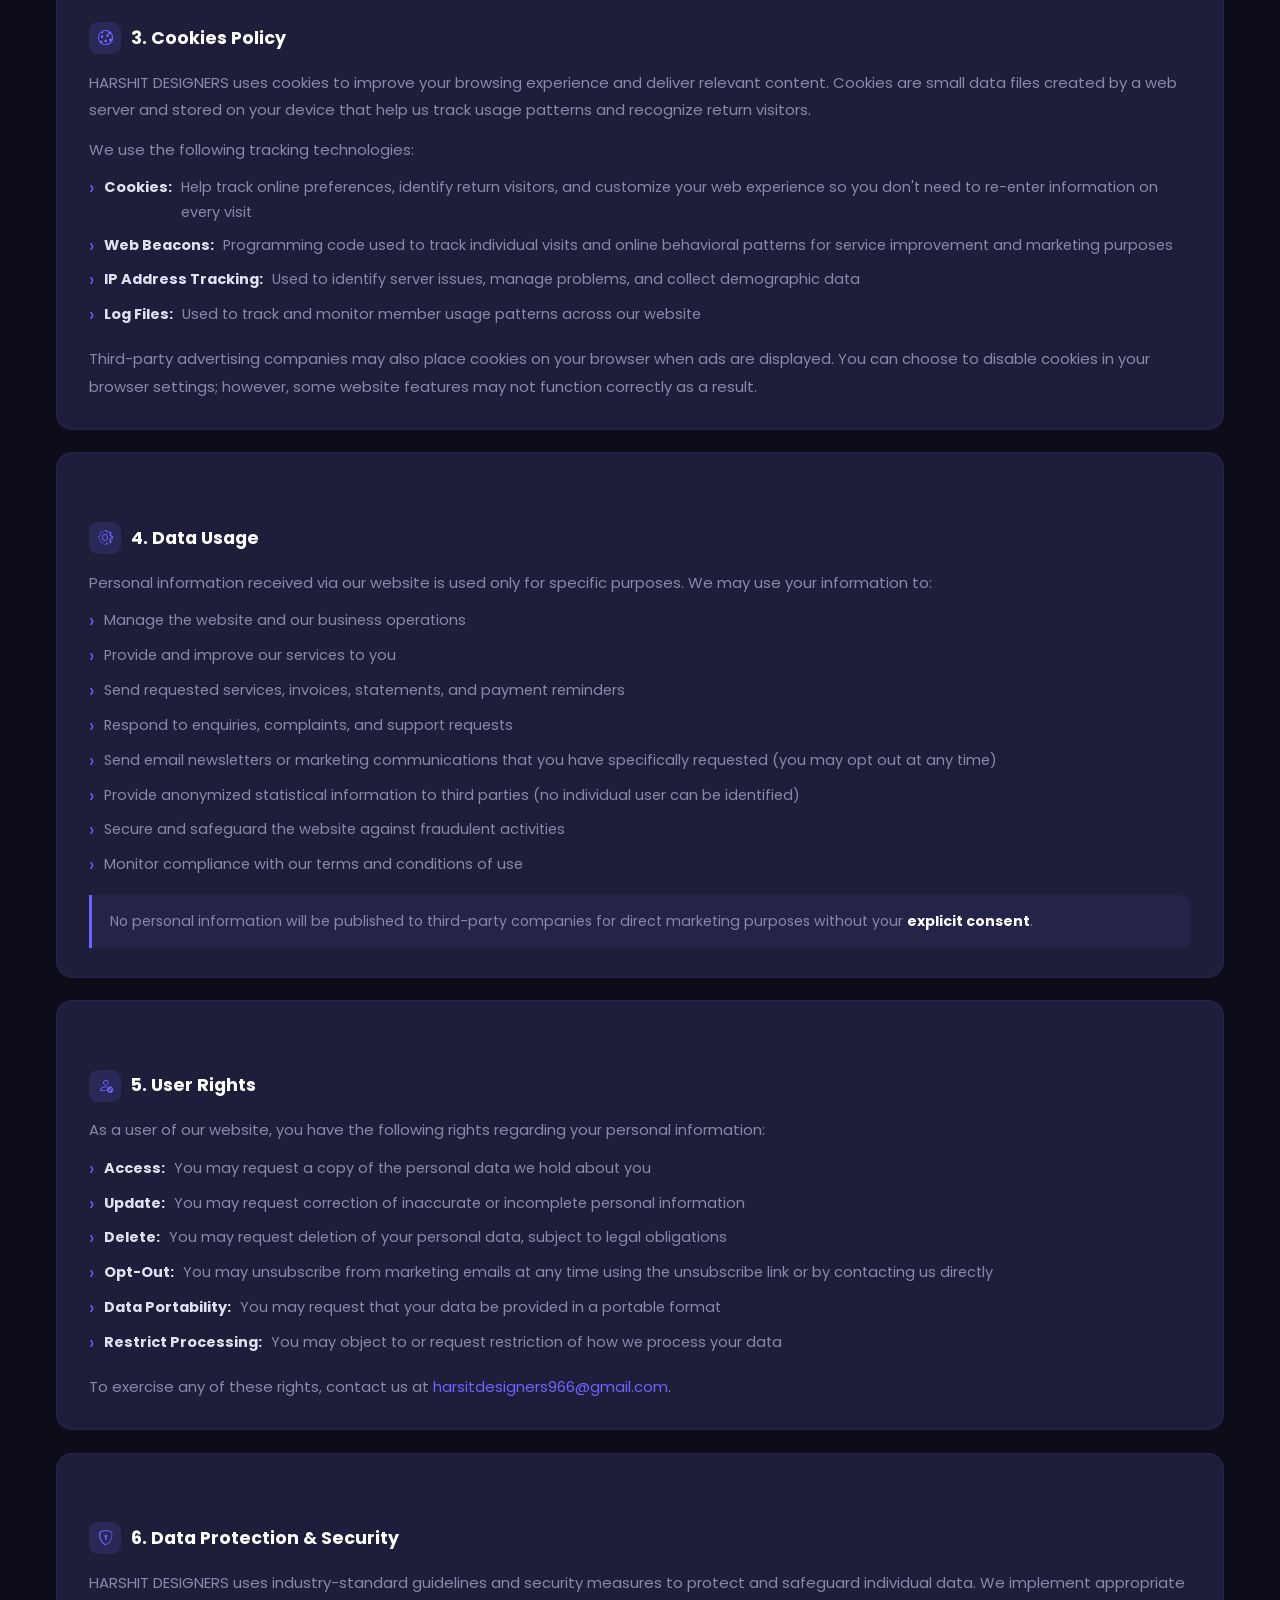
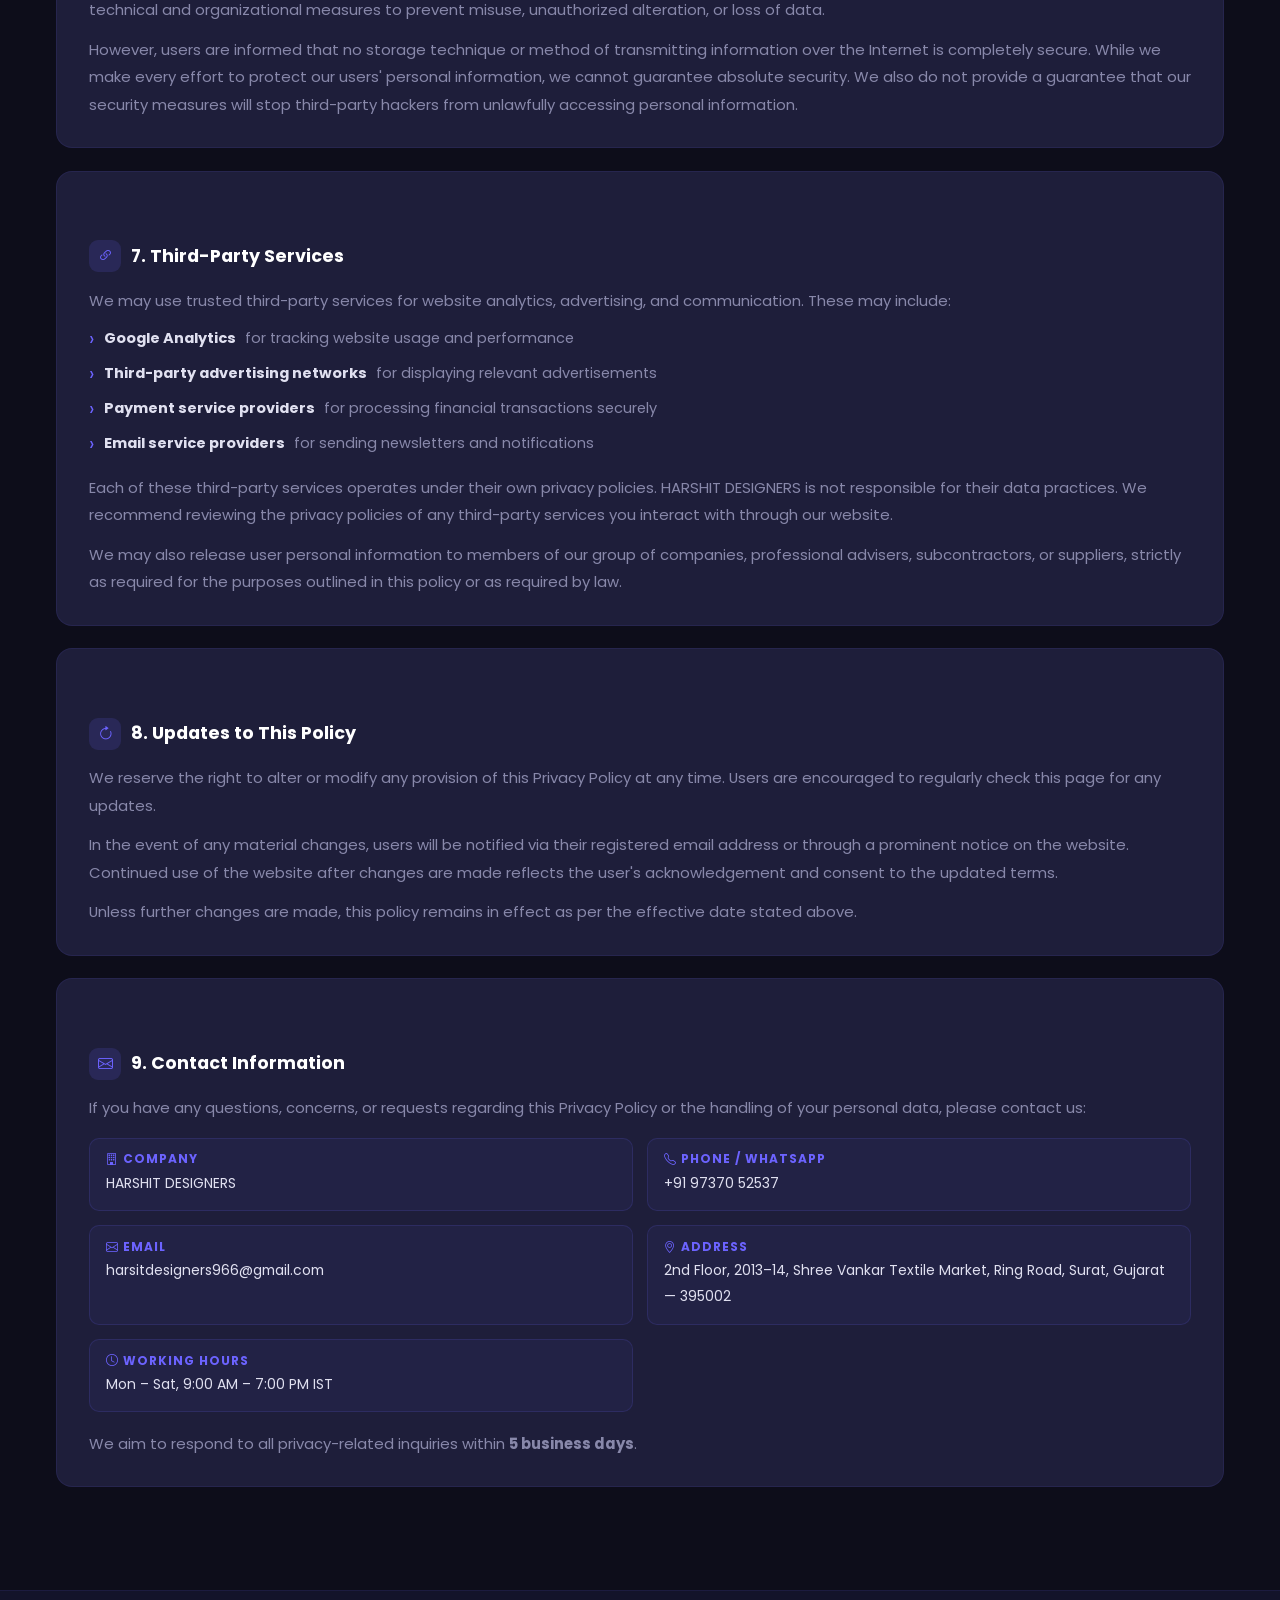
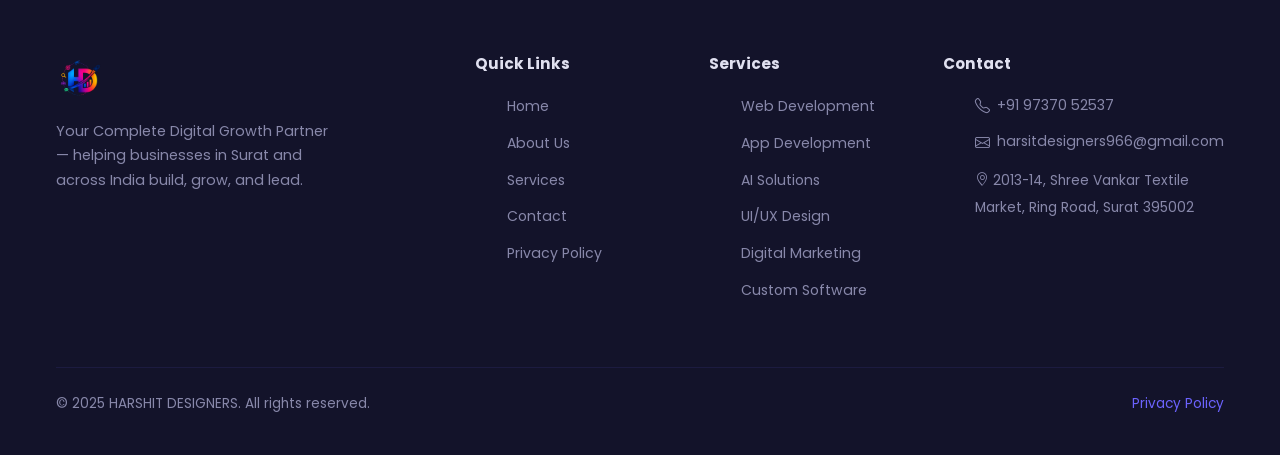
==== commit 5f03c59f: "Add files via upload" ====
--- a/privacy.html
+++ b/privacy.html
@@ -70,7 +70,6 @@
     <div class="policy-meta">
       <span><i class="bi bi-calendar3"></i> Last Updated: June 3, 2025</span>
       <span><i class="bi bi-check-circle"></i> Effective: June 1, 2025</span>
-      <span><i class="bi bi-globe"></i> HARSHIT DESIGNERS Website</span>
     </div>
 
     <!-- 1. Introduction -->
